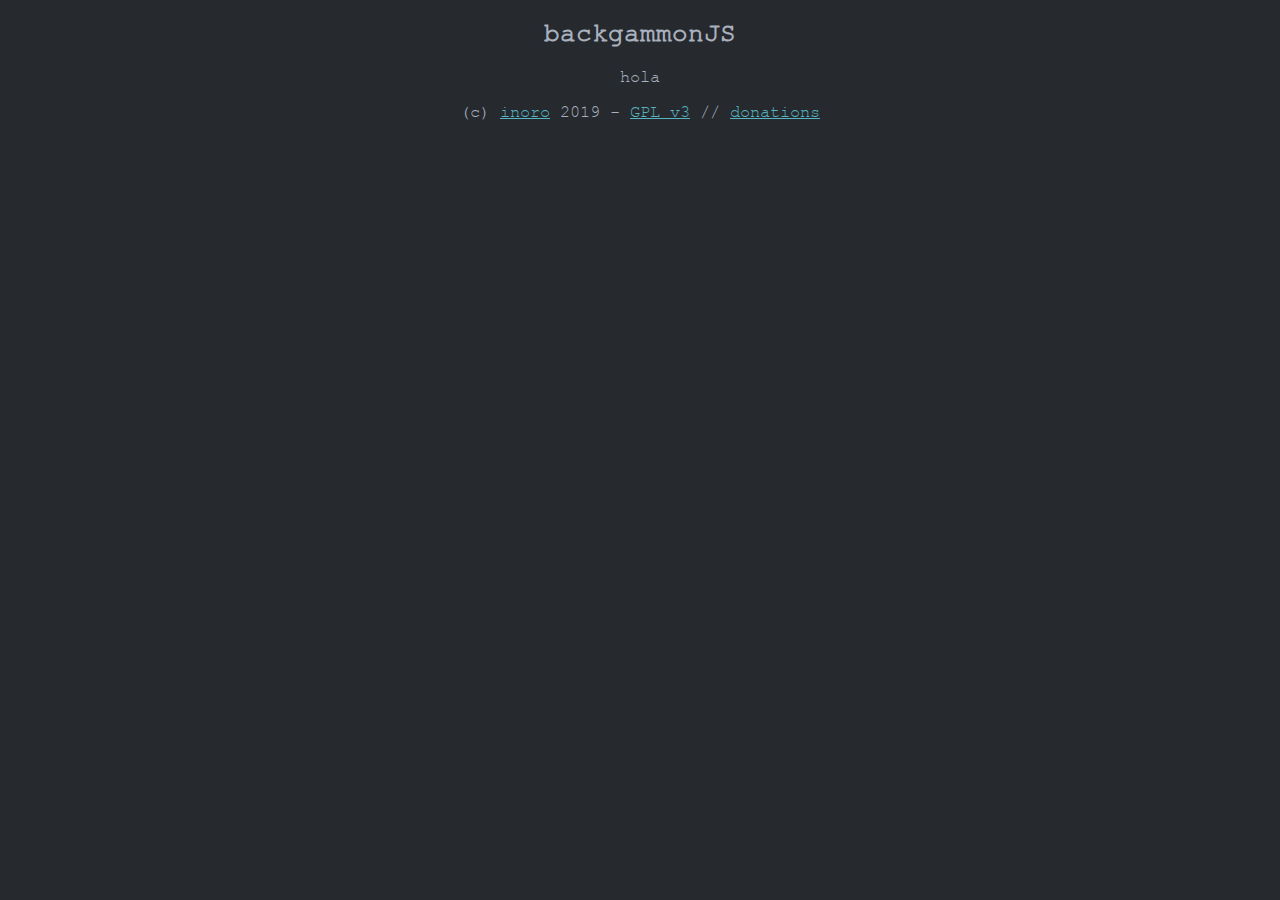
==== public_html/index.html @ 12423535 "initial commit" ====
<!DOCTYPE html>
<!-- index.html -->
<!-- (c) inoro 2019 GPL v3-->
<html>

	<head>
		<meta charset="utf-8">
		<title>backgammonJS</title>
		<meta name="author" content="inoro">
		<meta name="description" content="utils">
		<meta name="viewport" content="width=device-width, initial-scale=1">
		<link rel="icon" href="favicon.png" type="image/png" sizes="16x16">

        <link href="css/font_faces.css" rel="stylesheet">
        <link href="css/default.css" rel="stylesheet">

        <script src="js/utils.js"></script>
        <script src="js/main.js"></script>
	</head>

	<body onload="main()">

		<div id="full_cont">
			<h2>backgammonJS</h2>

			hola

			<footer>
				<p>(c) <a href="https://github.com/boot1110001">inoro</a> 2019 - <a href="https://www.gnu.org/licenses/gpl.txt">GPL v3</a> // <a href="donations.html">donations</a></p>
			</footer>
		</div>

	</body>

</html>
---- public_html/css/font_faces.css ----
/* font_faces.css */
/* (c) inoro 2019 GPL v3 */

@font-face {
    font-family: 'My Courier New';
    src: url('../font/woff/courier_new.woff') format('woff'), /* Pretty Modern Browsers */
        url('../font/ttf/courier_new.ttf')  format('truetype'); /* Safari, Android, iOS */
}
---- public_html/css/default.css ----
body {
  margin: 0px;
  background-color: #262a2f;
  font-size: 17px;
  font-family: "My Courier New", "Courier New";
  color: #aab1be;
  text-align: center; }

a {
  color: #57b5c1; }

a:visited {
  color: #61adee; }

/*# sourceMappingURL=default.css.map */
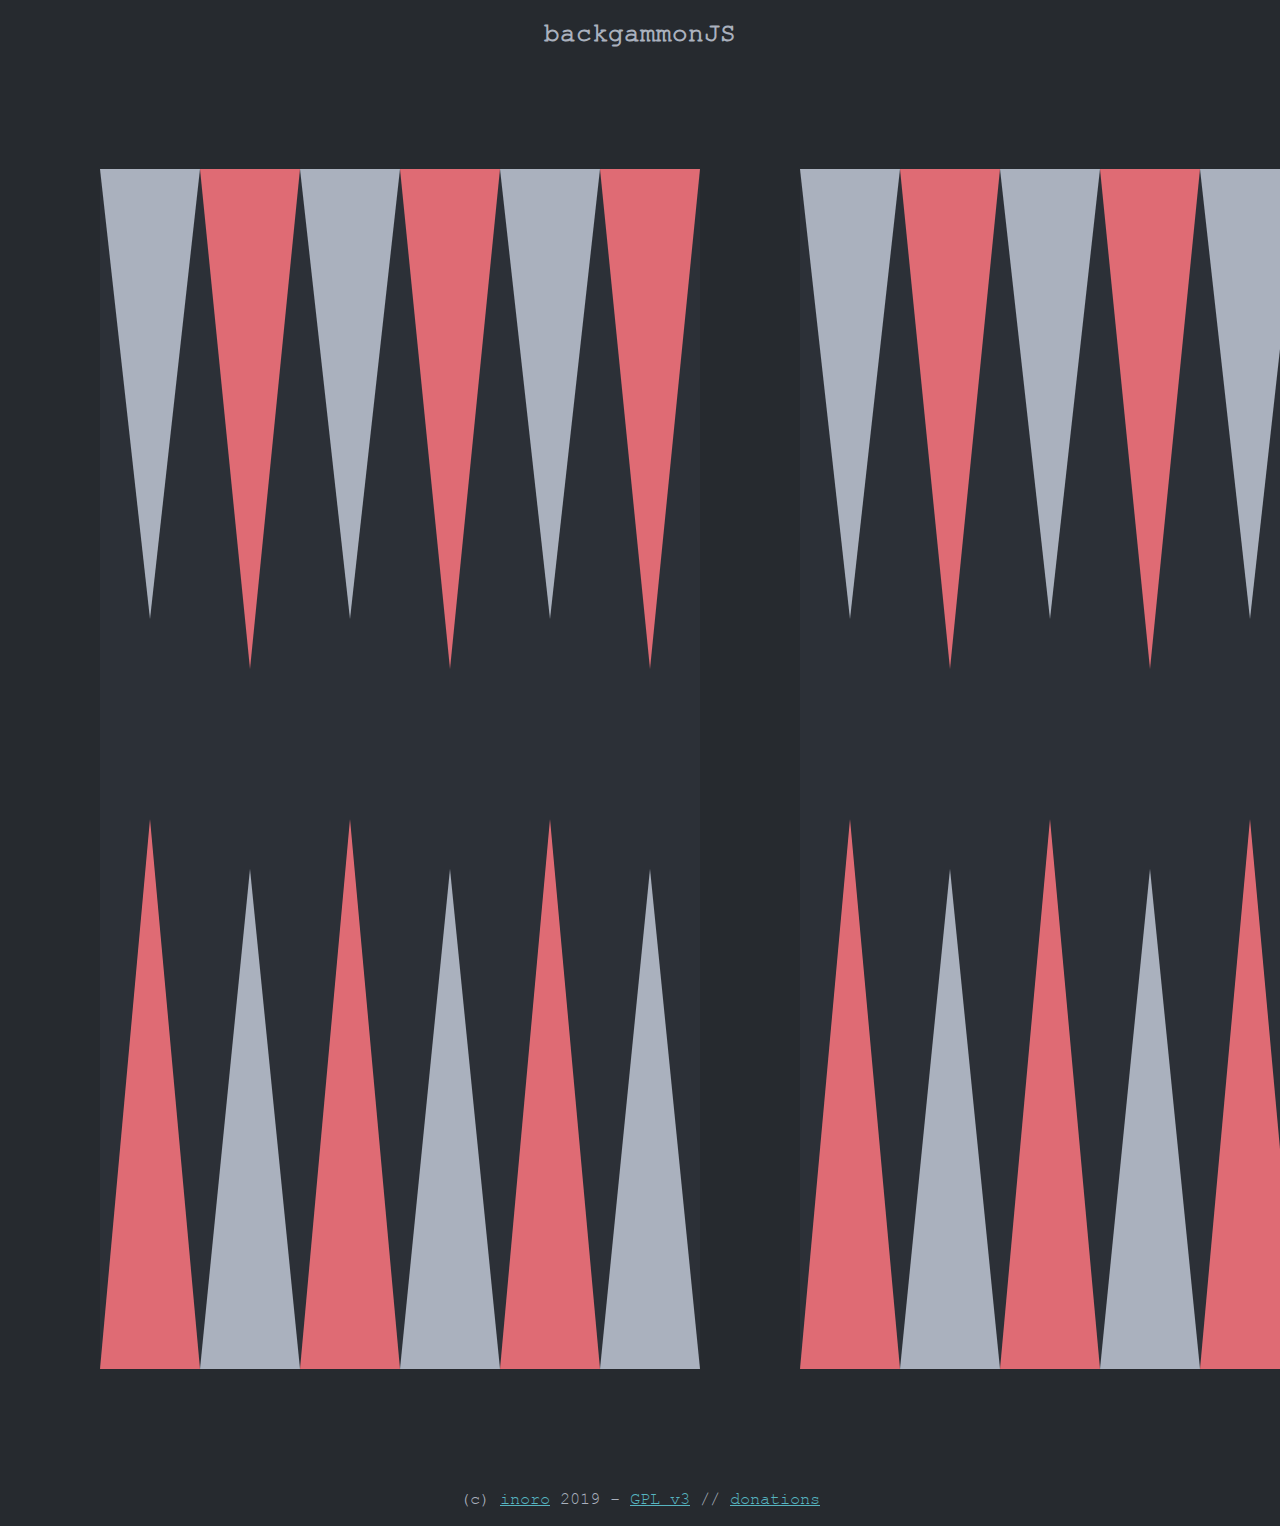
==== commit fda01e62: "- Establecidas las bases para dibujar las fichas en el tablero de una forma fácil." ====
--- a/public_html/index.html
+++ b/public_html/index.html
@@ -14,7 +14,9 @@
         <link href="css/font_faces.css" rel="stylesheet">
         <link href="css/default.css" rel="stylesheet">
 
-        <script src="js/utils.js"></script>
+        <script src="js/draw_utils.js"></script>
+        <script src="js/draw_board.js"></script>
+        <script src="js/draw_token.js"></script>
         <script src="js/main.js"></script>
 	</head>
 
@@ -23,7 +25,9 @@
 		<div id="full_cont">
 			<h2>backgammonJS</h2>
 
-			hola
+			<!-- <canvas id="backgammonCanvas" width="300" height="280"></canvas> -->
+			<!-- <canvas id="backgammonCanvas" width="3000" height="2800"></canvas>--><!-- x10 -->
+			<canvas id="backgammonCanvas" width="1500" height="1400"></canvas><!-- x5 -->
 
 			<footer>
 				<p>(c) <a href="https://github.com/boot1110001">inoro</a> 2019 - <a href="https://www.gnu.org/licenses/gpl.txt">GPL v3</a> // <a href="donations.html">donations</a></p>
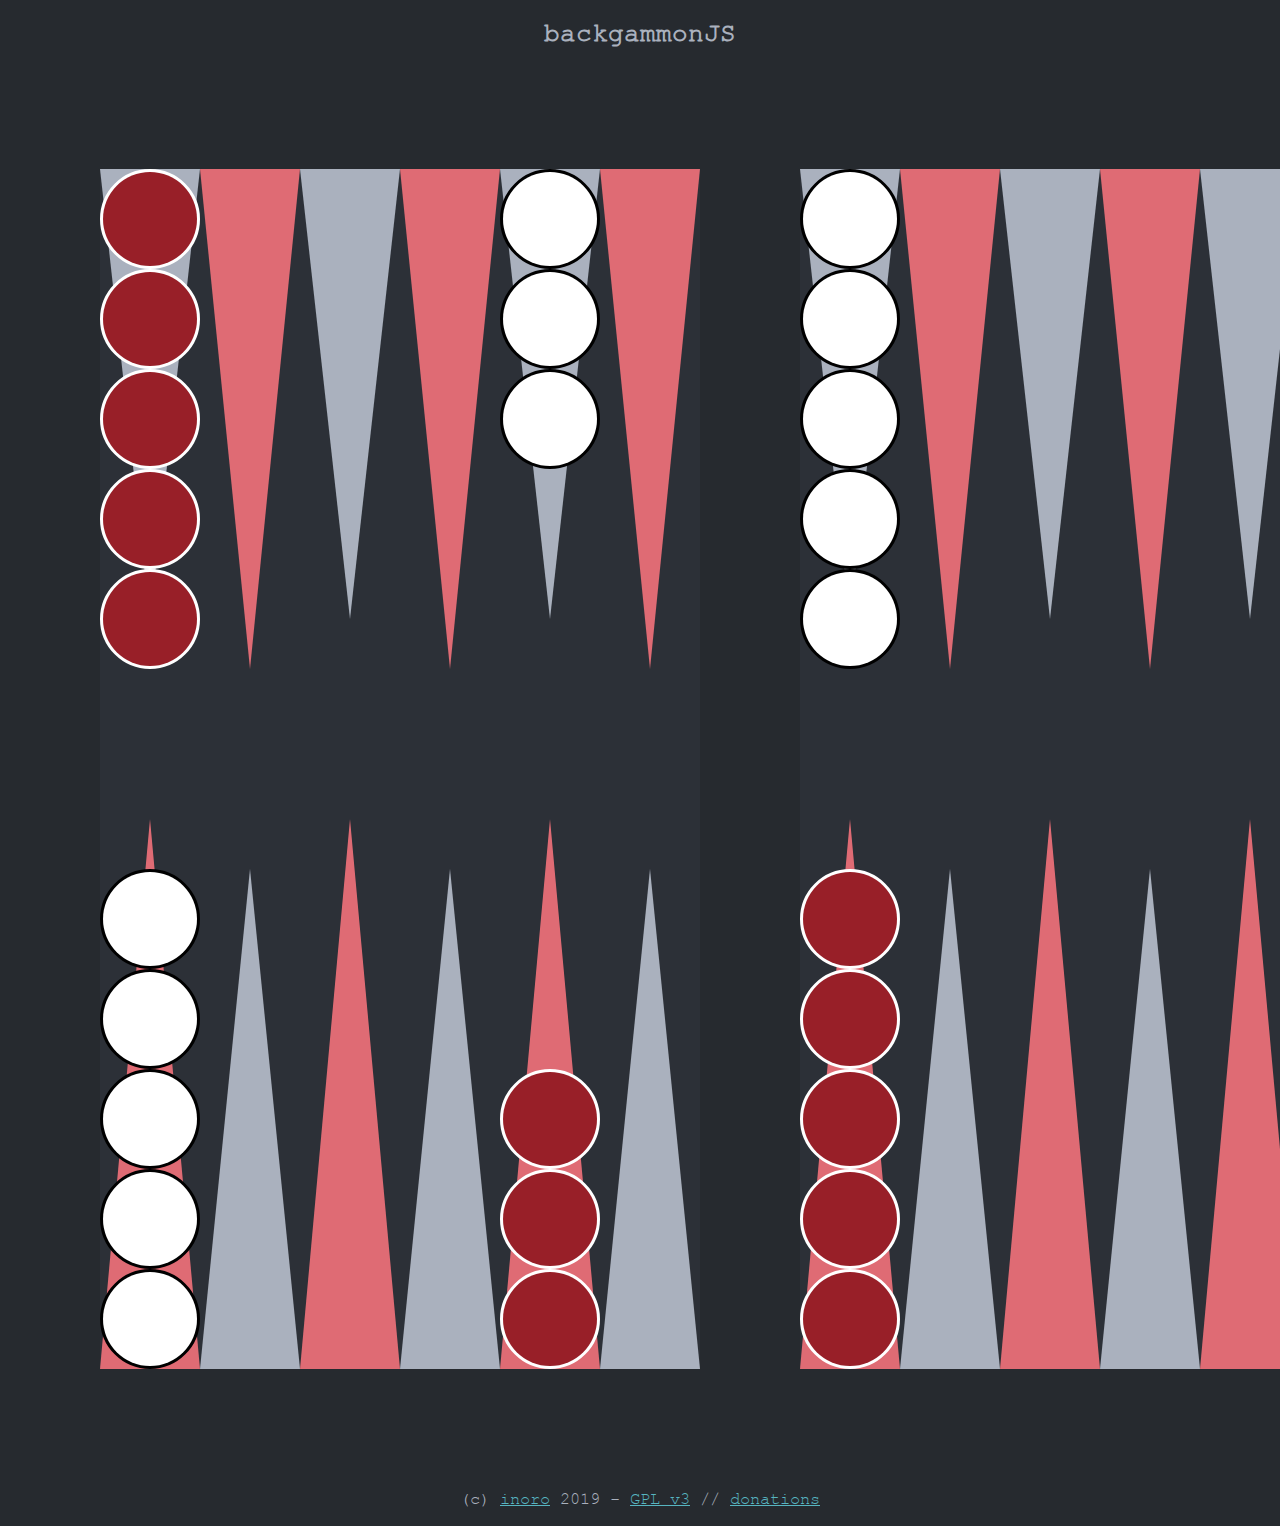
==== commit e5d4293f: "### Added - Archivo JS donde se definan las variables globales. ### Changed - Ya no se define en el " ====
--- a/public_html/index.html
+++ b/public_html/index.html
@@ -14,6 +14,7 @@
         <link href="css/font_faces.css" rel="stylesheet">
         <link href="css/default.css" rel="stylesheet">
 
+        <script src="js/global_variables.js"></script>
         <script src="js/draw_utils.js"></script>
         <script src="js/draw_board.js"></script>
         <script src="js/draw_token.js"></script>
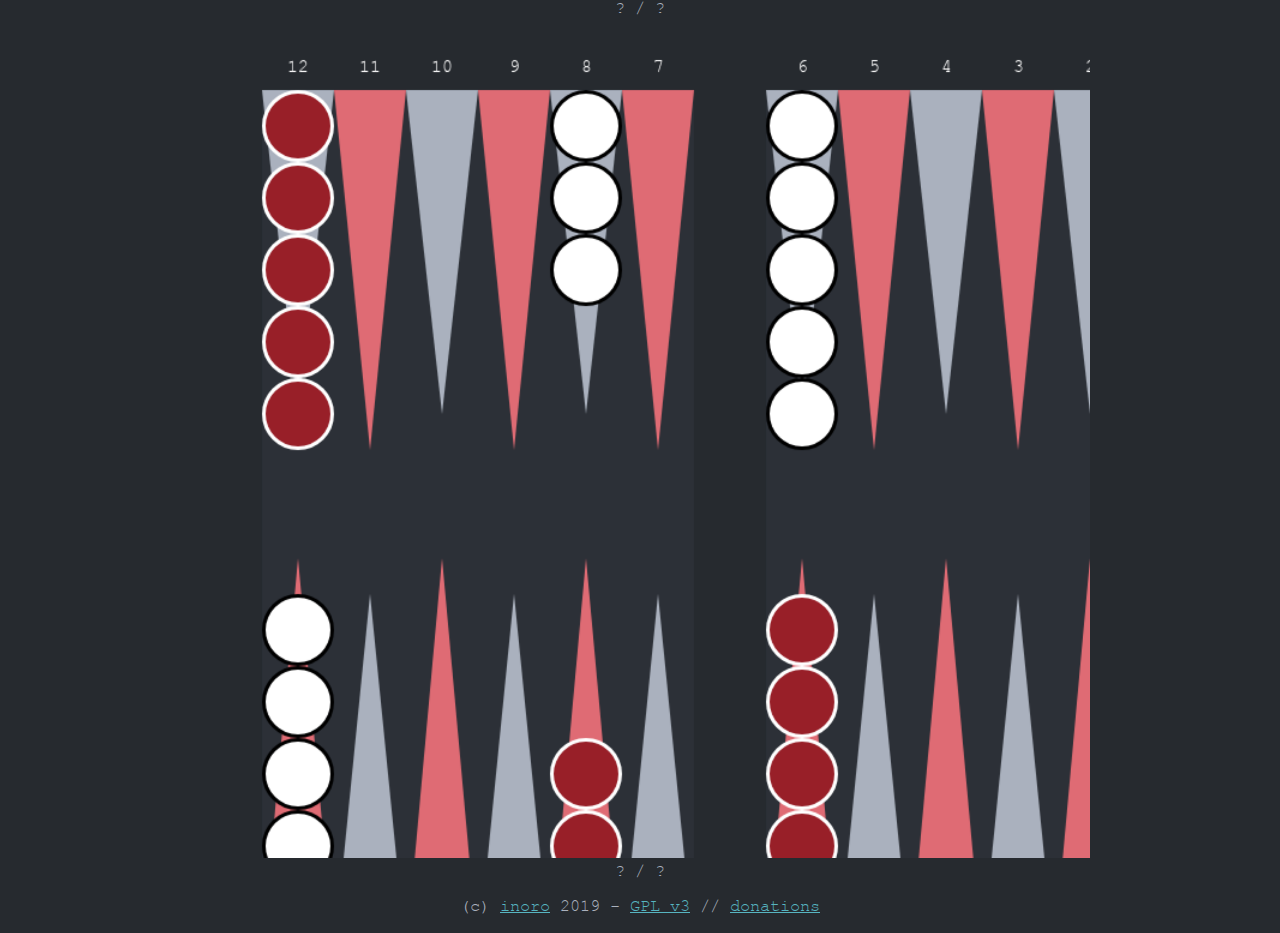
==== commit e4f24598: "### Changed - Ahora si seleccionas un pico previo en tu color no salta error, sino que se selecciona" ====
--- a/public_html/index.html
+++ b/public_html/index.html
@@ -7,28 +7,71 @@
 		<meta charset="utf-8">
 		<title>backgammonJS</title>
 		<meta name="author" content="inoro">
-		<meta name="description" content="utils">
+		<meta name="description" content="backgammonJS">
 		<meta name="viewport" content="width=device-width, initial-scale=1">
 		<link rel="icon" href="favicon.png" type="image/png" sizes="16x16">
 
         <link href="css/font_faces.css" rel="stylesheet">
         <link href="css/default.css" rel="stylesheet">
 
+		<!-- js variables -->
         <script src="js/global_variables.js"></script>
+		<!-- draw scripts -->
         <script src="js/draw_utils.js"></script>
         <script src="js/draw_board.js"></script>
         <script src="js/draw_token.js"></script>
+		<!-- dice scripts -->
+        <script src="js/dice_utils.js"></script>
+        <script src="js/dice_actions.js"></script>
+		<!-- play scripts -->
+        <script src="js/game_utils.js"></script>
+        <script src="js/game_actions.js"></script>
+		<!-- cursor scripts -->
+        <script src="js/cursor_utils.js"></script>
+        <script src="js/cursor_actions.js"></script>
+		<!-- key scripts -->
+        <script src="js/key_utils.js"></script>
+        <script src="js/key_actions.js"></script>
+		<!-- js main() -->
         <script src="js/main.js"></script>
 	</head>
 
 	<body onload="main()">
 
 		<div id="full_cont">
-			<h2>backgammonJS</h2>
+			<!-- <h2 id="pageTitle" class="margin_top">backgammonJS</h2> -->
+
+			<div id="topDices" class="dices">
+				<span id="topDice1">?</span>
+				<span id="topDice_separator" class="dice_separator">/</span>
+				<span id="topDice2">?</span>
+			</div>
 
 			<!-- <canvas id="backgammonCanvas" width="300" height="280"></canvas> -->
-			<!-- <canvas id="backgammonCanvas" width="3000" height="2800"></canvas>--><!-- x10 -->
-			<canvas id="backgammonCanvas" width="1500" height="1400"></canvas><!-- x5 -->
+			<!-- <canvas id="backgammonCanvas" width="900" height="840"></canvas> --><!-- x3 -->
+			<canvas id="backgammonCanvas" width="750" height="700"></canvas><!-- x2.5 -->
+
+			<div id="bottomDices" class="dices">
+				<span id="topDice1">?</span>
+				<span id="bottomDice_separator" class="dice_separator">/</span>
+				<span id="topDice2">?</span>
+			</div>
+
+			<!-- <div id="bottomDices" class="dices">
+				<span id="topDice1">6</span>
+				<span id="bottomDice_separator" class="button">[roll the dices]</span>
+				<span id="topDice2">4</span>
+			</div> -->
+
+			<!-- <div id="bottomDices" class="dices">
+				<span id="topDice1">3</span>
+				<span class="dice_separator_sec">/</span>
+				<span id="topDice2">3</span>
+				<span id="bottomDice_separator" class="dice_separator">/</span>
+				<span id="topDice3">3</span>
+				<span class="dice_separator_sec">/</span>
+				<span id="topDice4">3</span>
+			</div> -->
 
 			<footer>
 				<p>(c) <a href="https://github.com/boot1110001">inoro</a> 2019 - <a href="https://www.gnu.org/licenses/gpl.txt">GPL v3</a> // <a href="donations.html">donations</a></p>
--- a/public_html/css/default.css
+++ b/public_html/css/default.css
@@ -12,4 +12,7 @@
 a:visited {
   color: #61adee; }
 
+#backgammonCanvas {
+  width: 900px; }
+
 /*# sourceMappingURL=default.css.map */
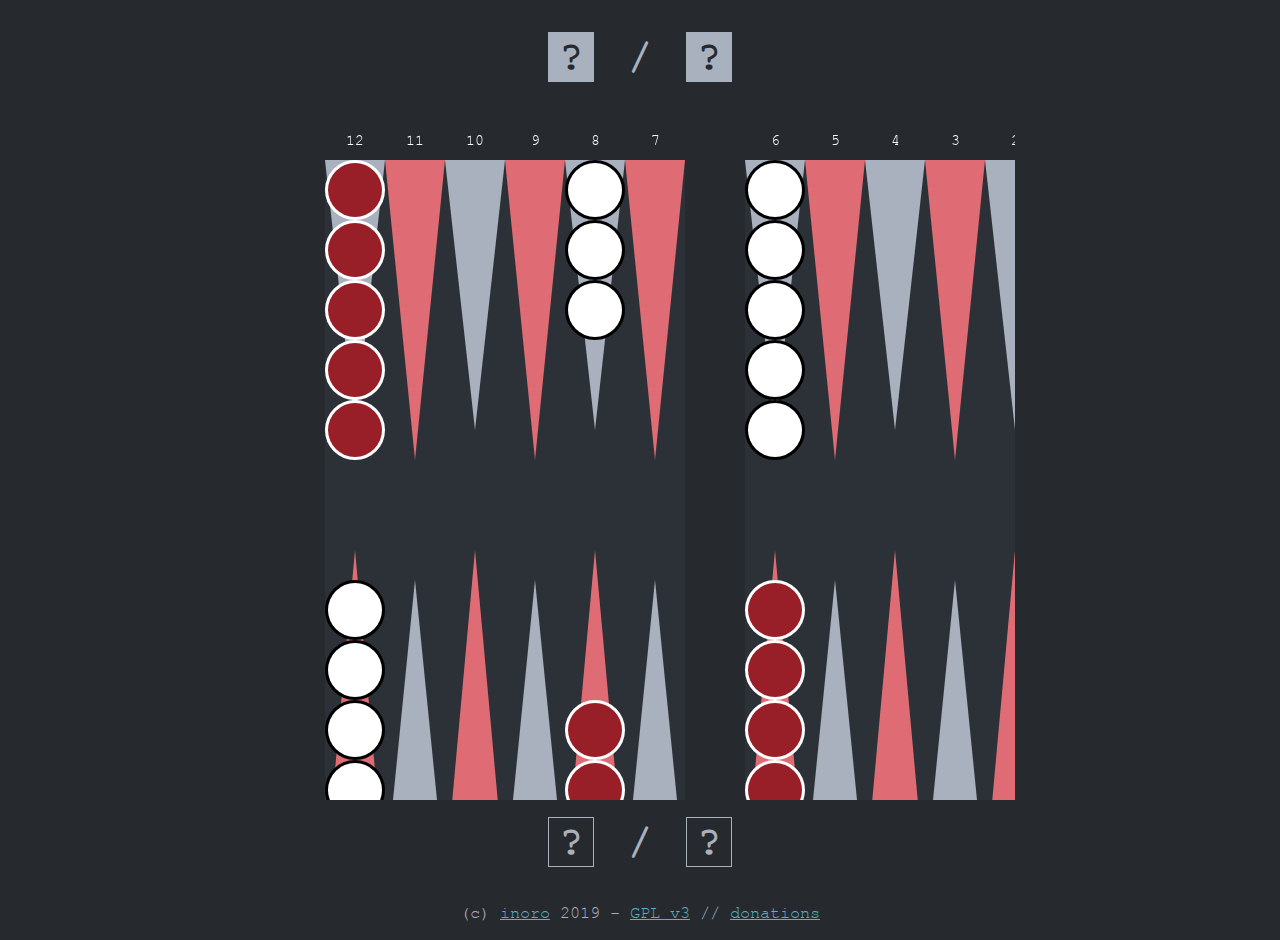
==== commit fb56822a: "- Cambiado el estilo de los dados cuando están en juego." ====
--- a/public_html/index.html
+++ b/public_html/index.html
@@ -42,9 +42,9 @@
 			<!-- <h2 id="pageTitle" class="margin_top">backgammonJS</h2> -->
 
 			<div id="topDices" class="dices">
-				<span id="topDice1">?</span>
+				<span id="topDice1" class="actual_dice">?</span>
 				<span id="topDice_separator" class="dice_separator">/</span>
-				<span id="topDice2">?</span>
+				<span id="topDice2" class="actual_dice">?</span>
 			</div>
 
 			<!-- <canvas id="backgammonCanvas" width="300" height="280"></canvas> -->
@@ -52,9 +52,9 @@
 			<canvas id="backgammonCanvas" width="750" height="700"></canvas><!-- x2.5 -->
 
 			<div id="bottomDices" class="dices">
-				<span id="topDice1">?</span>
+				<span id="topDice1" class="">?</span>
 				<span id="bottomDice_separator" class="dice_separator">/</span>
-				<span id="topDice2">?</span>
+				<span id="topDice2" class="">?</span>
 			</div>
 
 			<!-- <div id="bottomDices" class="dices">
--- a/public_html/css/default.css
+++ b/public_html/css/default.css
@@ -12,7 +12,43 @@
 a:visited {
   color: #61adee; }
 
+.dices {
+  margin-left: 0px;
+  margin-right: 0px;
+  font-size: 40px;
+  line-height: 1;
+  font-weight: bold; }
+  .dices span {
+    padding-top: 5px;
+    padding-left: 10px;
+    padding-right: 10px;
+    padding-bottom: 0px;
+    border: 1px solid #aab1be; }
+  .dices #topDice_separator {
+    border: none; }
+  .dices #bottomDice_separator {
+    border: none; }
+
+#topDices {
+  margin-top: 40px;
+  margin-bottom: 20px; }
+
+#bottomDices {
+  margin-top: 20px;
+  margin-bottom: 40px; }
+
+.actual_dice {
+  color: #262a2f;
+  background-color: #aab1be; }
+
+.button {
+  color: #aab1be;
+  cursor: pointer; }
+
+.button:hover {
+  color: #ffffff; }
+
 #backgammonCanvas {
-  width: 900px; }
+  width: 750px; }
 
 /*# sourceMappingURL=default.css.map */
